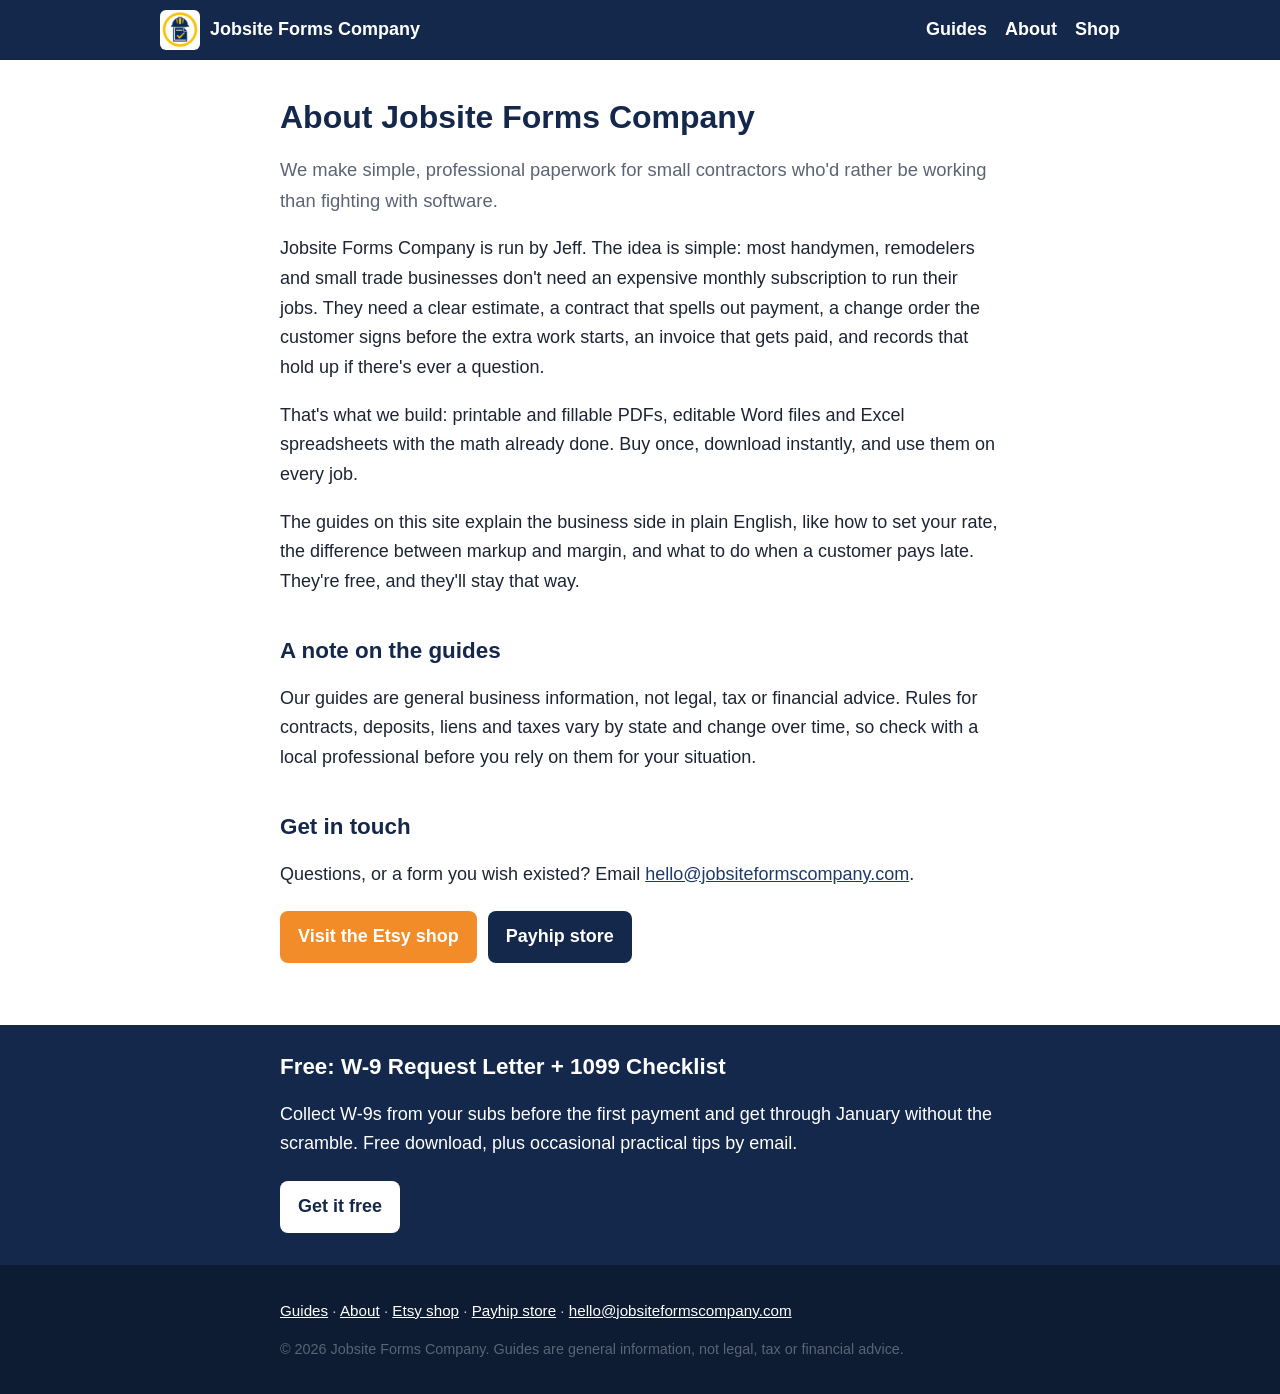
==== about/index.html @ e9ef860a "Launch site" ====
<!doctype html><html lang="en"><head><meta charset="utf-8"><meta name="viewport" content="width=device-width,initial-scale=1">
<title>About Jobsite Forms Company</title><meta name="description" content="Jobsite Forms Company makes simple printable forms and Excel templates for handymen and small contractors, plus free plain-English business guides."><link rel="canonical" href="https://jobsiteformscompany.com/about/">
<meta property="og:title" content="About Jobsite Forms Company"><meta property="og:description" content="Jobsite Forms Company makes simple printable forms and Excel templates for handymen and small contractors, plus free plain-English business guides."><meta property="og:url" content="https://jobsiteformscompany.com/about/"><meta property="og:type" content="website"><meta property="og:image" content="https://jobsiteformscompany.com/img/logo.jpg">
<link rel="icon" href="/favicon.png"><style>:root{--navy:#14284b;--navy2:#1e3a6b;--orange:#f28c28;--ink:#1d2433;--muted:#5b6475;--bg:#f6f7f9;--line:#e3e6eb}
*{box-sizing:border-box}body{margin:0;font:18px/1.65 -apple-system,BlinkMacSystemFont,"Segoe UI",Roboto,Arial,sans-serif;color:var(--ink);background:#fff}
.wrap{max-width:760px;margin:0 auto;padding:0 20px}main.wrap{padding-top:24px;padding-bottom:40px}
a{color:var(--navy2)}h1,h2,h3{line-height:1.25;color:var(--navy)}h1{font-size:2rem;margin:.4em 0}h2{font-size:1.4rem;margin-top:1.8em}h3{font-size:1.12rem}
.top{background:var(--navy);color:#fff}.top .wrap{display:flex;align-items:center;justify-content:space-between;gap:12px;padding-top:10px;padding-bottom:10px;max-width:1000px;flex-wrap:wrap}
.brand{display:flex;align-items:center;gap:10px;color:#fff;text-decoration:none;font-weight:700}.brand img{border-radius:6px}
.top nav a{color:#fff;text-decoration:none;margin-left:18px;font-weight:600}.top nav a:hover{color:var(--orange)}
.lead{font-size:1.15rem;color:var(--muted)}.meta,.small,.crumbs{font-size:.9rem;color:var(--muted)}.crumbs a{color:var(--muted)}
.hero{padding:20px 0 10px}.btn{display:inline-block;background:var(--orange);color:#fff;font-weight:700;text-decoration:none;padding:11px 18px;border-radius:8px;margin:4px 6px 4px 0}
.btn-alt{background:var(--navy)}.btn-light{background:#fff;color:var(--navy)}
.cards{display:grid;grid-template-columns:repeat(auto-fit,minmax(220px,1fr));gap:14px}.card{display:block;border:1px solid var(--line);border-radius:10px;padding:16px;text-decoration:none;color:var(--ink);background:#fff}
.card:hover{border-color:var(--navy2);box-shadow:0 2px 8px rgba(20,40,75,.08)}.card h3{margin:0 0 6px}.card p{margin:0 0 8px;font-size:.95rem;color:var(--muted)}.card span{font-weight:700;color:var(--navy2);font-size:.95rem}
.calc,.sample{background:var(--bg);border-left:4px solid var(--navy);padding:12px 16px;margin:14px 0;border-radius:6px}.sample p{margin:.4em 0}
.product{background:#fff7ef;border:1px solid #f6d3ad;border-radius:10px;padding:16px 20px;margin:28px 0}.product h3{margin-top:0}
table{border-collapse:collapse;width:100%;margin:12px 0;font-size:.95rem}th,td{border:1px solid var(--line);padding:8px 10px;text-align:left}th{background:var(--navy);color:#fff}
.video{position:relative;padding-top:56.25%;margin:16px 0 4px;border-radius:10px;overflow:hidden;background:#000}.video iframe{position:absolute;inset:0;width:100%;height:100%;border:0}
.note{font-size:.9rem;color:var(--muted);border-top:1px solid var(--line);padding-top:12px;margin-top:28px}
.related{border-top:2px solid var(--line);margin-top:30px}
.signup{background:var(--navy);color:#fff;padding:28px 0}.signup h2{color:#fff;margin-top:0}
footer{background:#0d1b33;color:#c9d1e0;padding:18px 0;font-size:.95rem}footer a{color:#fff}
@media(max-width:600px){body{font-size:17px}h1{font-size:1.6rem}.top nav a{margin-left:0;margin-right:16px}}
</style></head><body>
<header class="top"><div class="wrap"><a class="brand" href="/"><img src="/img/logo-96.png" width="40" height="40" alt="">Jobsite Forms Company</a>
<nav><a href="/guides/">Guides</a><a href="/about/">About</a><a href="https://www.etsy.com/shop/JobsiteFormsCompany">Shop</a></nav></div></header>
<main class="wrap"><h1>About Jobsite Forms Company</h1>
<p class="lead">We make simple, professional paperwork for small contractors who'd rather be working than fighting with software.</p>
<p>Jobsite Forms Company is run by Jeff. The idea is simple: most handymen, remodelers and small trade businesses don't need an expensive monthly subscription to run their jobs. They need a clear estimate, a contract that spells out payment, a change order the customer signs before the extra work starts, an invoice that gets paid, and records that hold up if there's ever a question.</p>
<p>That's what we build: printable and fillable PDFs, editable Word files and Excel spreadsheets with the math already done. Buy once, download instantly, and use them on every job.</p>
<p>The guides on this site explain the business side in plain English, like how to set your rate, the difference between markup and margin, and what to do when a customer pays late. They're free, and they'll stay that way.</p>
<h2>A note on the guides</h2><p>Our guides are general business information, not legal, tax or financial advice. Rules for contracts, deposits, liens and taxes vary by state and change over time, so check with a local professional before you rely on them for your situation.</p>
<h2>Get in touch</h2><p>Questions, or a form you wish existed? Email <a href="mailto:hello@jobsiteformscompany.com">hello@jobsiteformscompany.com</a>.</p>
<p><a class="btn" href="https://www.etsy.com/shop/JobsiteFormsCompany">Visit the Etsy shop</a> <a class="btn btn-alt" href="https://payhip.com/JobsiteFormsCompany">Payhip store</a></p></main>
<section class="signup"><div class="wrap"><h2>Free: W-9 Request Letter + 1099 Checklist</h2><p>Collect W-9s from your subs before the first payment and get through January without the scramble. Free download, plus occasional practical tips by email.</p><a class="btn btn-light" href="https://payhip.com/b/B1j3l">Get it free</a></div></section>
<footer><div class="wrap"><p><a href="/guides/">Guides</a> · <a href="/about/">About</a> · <a href="https://www.etsy.com/shop/JobsiteFormsCompany">Etsy shop</a> · <a href="https://payhip.com/JobsiteFormsCompany">Payhip store</a> · <a href="mailto:hello@jobsiteformscompany.com">hello@jobsiteformscompany.com</a></p><p class="small">© 2026 Jobsite Forms Company. Guides are general information, not legal, tax or financial advice.</p></div></footer>
</body></html>
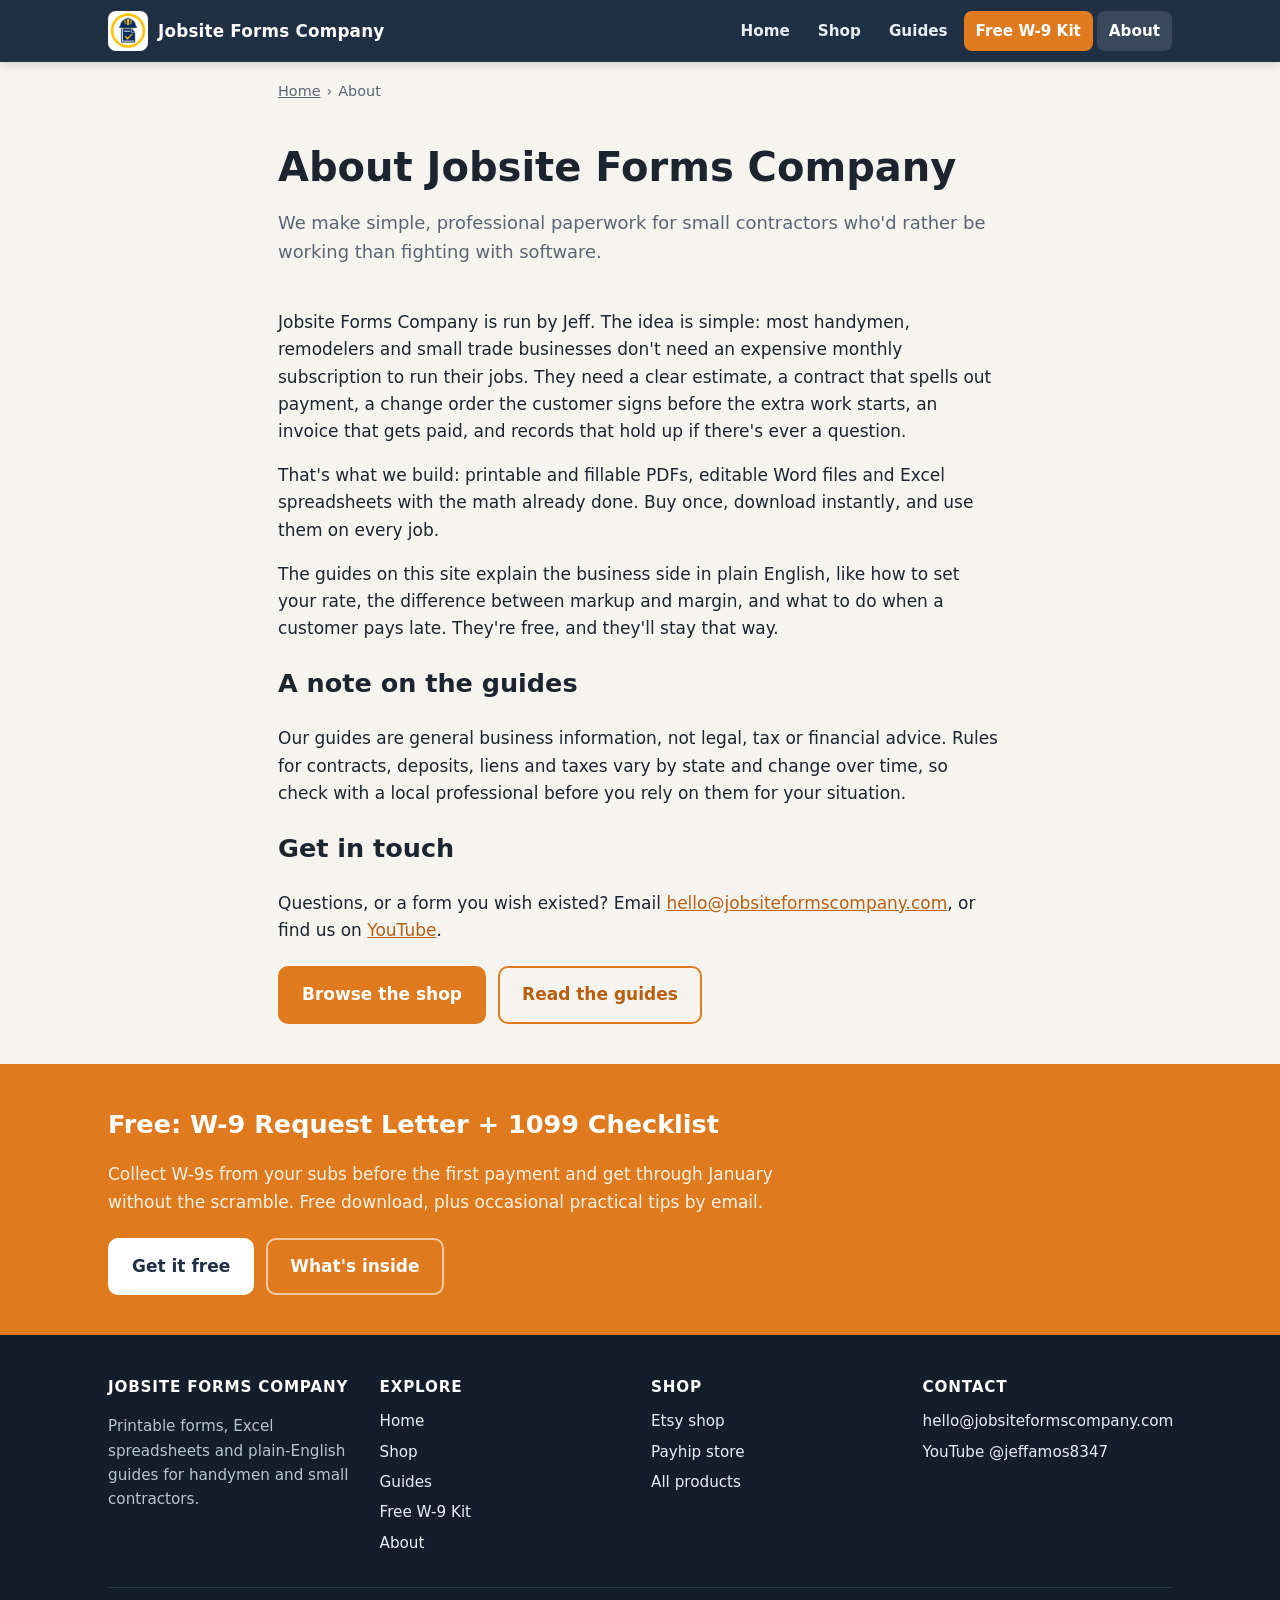
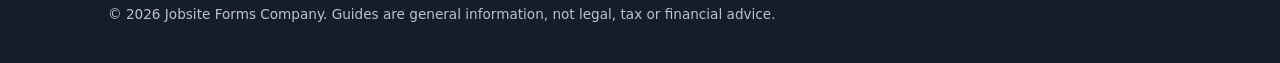
==== commit cbca36b9: "Redesign: new nav, shop, W-9 kit page" ====
--- a/about/index.html
+++ b/about/index.html
@@ -1,38 +1,83 @@
 <!doctype html><html lang="en"><head><meta charset="utf-8"><meta name="viewport" content="width=device-width,initial-scale=1">
-<title>About Jobsite Forms Company</title><meta name="description" content="Jobsite Forms Company makes simple printable forms and Excel templates for handymen and small contractors, plus free plain-English business guides."><link rel="canonical" href="https://jobsiteformscompany.com/about/">
-<meta property="og:title" content="About Jobsite Forms Company"><meta property="og:description" content="Jobsite Forms Company makes simple printable forms and Excel templates for handymen and small contractors, plus free plain-English business guides."><meta property="og:url" content="https://jobsiteformscompany.com/about/"><meta property="og:type" content="website"><meta property="og:image" content="https://jobsiteformscompany.com/img/logo.jpg">
-<link rel="icon" href="/favicon.png"><style>:root{--navy:#14284b;--navy2:#1e3a6b;--orange:#f28c28;--ink:#1d2433;--muted:#5b6475;--bg:#f6f7f9;--line:#e3e6eb}
-*{box-sizing:border-box}body{margin:0;font:18px/1.65 -apple-system,BlinkMacSystemFont,"Segoe UI",Roboto,Arial,sans-serif;color:var(--ink);background:#fff}
-.wrap{max-width:760px;margin:0 auto;padding:0 20px}main.wrap{padding-top:24px;padding-bottom:40px}
-a{color:var(--navy2)}h1,h2,h3{line-height:1.25;color:var(--navy)}h1{font-size:2rem;margin:.4em 0}h2{font-size:1.4rem;margin-top:1.8em}h3{font-size:1.12rem}
-.top{background:var(--navy);color:#fff}.top .wrap{display:flex;align-items:center;justify-content:space-between;gap:12px;padding-top:10px;padding-bottom:10px;max-width:1000px;flex-wrap:wrap}
-.brand{display:flex;align-items:center;gap:10px;color:#fff;text-decoration:none;font-weight:700}.brand img{border-radius:6px}
-.top nav a{color:#fff;text-decoration:none;margin-left:18px;font-weight:600}.top nav a:hover{color:var(--orange)}
-.lead{font-size:1.15rem;color:var(--muted)}.meta,.small,.crumbs{font-size:.9rem;color:var(--muted)}.crumbs a{color:var(--muted)}
-.hero{padding:20px 0 10px}.btn{display:inline-block;background:var(--orange);color:#fff;font-weight:700;text-decoration:none;padding:11px 18px;border-radius:8px;margin:4px 6px 4px 0}
-.btn-alt{background:var(--navy)}.btn-light{background:#fff;color:var(--navy)}
-.cards{display:grid;grid-template-columns:repeat(auto-fit,minmax(220px,1fr));gap:14px}.card{display:block;border:1px solid var(--line);border-radius:10px;padding:16px;text-decoration:none;color:var(--ink);background:#fff}
-.card:hover{border-color:var(--navy2);box-shadow:0 2px 8px rgba(20,40,75,.08)}.card h3{margin:0 0 6px}.card p{margin:0 0 8px;font-size:.95rem;color:var(--muted)}.card span{font-weight:700;color:var(--navy2);font-size:.95rem}
-.calc,.sample{background:var(--bg);border-left:4px solid var(--navy);padding:12px 16px;margin:14px 0;border-radius:6px}.sample p{margin:.4em 0}
-.product{background:#fff7ef;border:1px solid #f6d3ad;border-radius:10px;padding:16px 20px;margin:28px 0}.product h3{margin-top:0}
-table{border-collapse:collapse;width:100%;margin:12px 0;font-size:.95rem}th,td{border:1px solid var(--line);padding:8px 10px;text-align:left}th{background:var(--navy);color:#fff}
-.video{position:relative;padding-top:56.25%;margin:16px 0 4px;border-radius:10px;overflow:hidden;background:#000}.video iframe{position:absolute;inset:0;width:100%;height:100%;border:0}
-.note{font-size:.9rem;color:var(--muted);border-top:1px solid var(--line);padding-top:12px;margin-top:28px}
-.related{border-top:2px solid var(--line);margin-top:30px}
-.signup{background:var(--navy);color:#fff;padding:28px 0}.signup h2{color:#fff;margin-top:0}
-footer{background:#0d1b33;color:#c9d1e0;padding:18px 0;font-size:.95rem}footer a{color:#fff}
-@media(max-width:600px){body{font-size:17px}h1{font-size:1.6rem}.top nav a{margin-left:0;margin-right:16px}}
-</style></head><body>
+<title>About Jobsite Forms Company</title><meta name="description" content="Jobsite Forms Company makes simple printable forms and Excel templates for handymen and small contractors, plus free plain-English business guides."><link rel="canonical" href="https://jobsiteformscompany.com/about/"><meta name="theme-color" content="#1f2f44">
+<meta property="og:title" content="About Jobsite Forms Company"><meta property="og:description" content="Jobsite Forms Company makes simple printable forms and Excel templates for handymen and small contractors, plus free plain-English business guides."><meta property="og:url" content="https://jobsiteformscompany.com/about/"><meta property="og:type" content="website"><meta property="og:image" content="https://jobsiteformscompany.com/img/logo.jpg"><meta name="twitter:card" content="summary">
+<link rel="icon" href="/favicon.png"><style>:root{--ink:#1c2430;--muted:#5b6573;--bg:#f6f4ef;--card:#fff;--line:#e3dfd6;--brand:#e07a1f;--brand-d:#b85f10;--navy:#1f2f44;--r:12px}
+*{box-sizing:border-box}html{scroll-behavior:smooth}body{margin:0;font:17px/1.6 system-ui,-apple-system,"Segoe UI",Roboto,sans-serif;color:var(--ink);background:var(--bg)}
+img{max-width:100%;height:auto}a{color:var(--brand-d)}a:hover{color:var(--navy)}
+.wrap{max-width:1100px;margin:0 auto;padding:0 18px}.narrow{max-width:760px}
+.skip{position:absolute;left:-999px}.skip:focus{left:10px;top:10px;background:#fff;padding:8px;z-index:99}
+:focus-visible{outline:3px solid var(--brand);outline-offset:2px}
+.top{position:sticky;top:0;z-index:50;background:var(--navy);color:#fff;box-shadow:0 2px 10px rgba(0,0,0,.15)}
+.top .wrap{display:flex;align-items:center;justify-content:space-between;min-height:62px;gap:12px}
+.brand{display:flex;align-items:center;gap:10px;color:#fff;text-decoration:none;font-weight:800;font-size:1.05rem;letter-spacing:.2px}.brand img{border-radius:8px;background:#fff}
+.brand:hover{color:#fff}
+.menu-btn{display:none;background:none;border:2px solid rgba(255,255,255,.4);color:#fff;border-radius:8px;padding:6px 10px;font-size:1rem;cursor:pointer}
+.nav{display:flex;gap:4px;align-items:center}
+.nav a{color:#e8edf4;text-decoration:none;padding:8px 12px;border-radius:8px;font-weight:600;font-size:.95rem}
+.nav a:hover,.nav a[aria-current=page]{background:rgba(255,255,255,.12);color:#fff}
+.nav a.cta{background:var(--brand);color:#fff}.nav a.cta:hover{background:var(--brand-d)}
+@media(max-width:860px){.menu-btn{display:block}.nav{display:none;position:absolute;left:0;right:0;top:62px;background:var(--navy);flex-direction:column;align-items:stretch;padding:8px 14px 16px;border-top:1px solid rgba(255,255,255,.1)}
+.nav.open{display:flex}.nav a{padding:13px 12px;font-size:1.05rem}}
+.hero{background:linear-gradient(135deg,#1f2f44 0%,#2c4363 100%);color:#fff;padding:56px 0 64px}
+.hero h1{font-size:clamp(1.9rem,5vw,3rem);line-height:1.15;margin:0 0 14px;max-width:780px}
+.hero .lead{color:#d7dfea;font-size:1.15rem;max-width:680px}
+.eyebrow{display:inline-block;background:rgba(224,122,31,.18);color:#ffb876;font-weight:700;font-size:.8rem;letter-spacing:1px;text-transform:uppercase;padding:4px 10px;border-radius:99px;margin-bottom:14px}
+.btns{display:flex;flex-wrap:wrap;gap:12px;margin-top:22px}
+.btn{display:inline-block;background:var(--brand);color:#fff!important;text-decoration:none;font-weight:700;padding:13px 22px;border-radius:10px;border:2px solid var(--brand);text-align:center}
+.btn:hover{background:var(--brand-d);border-color:var(--brand-d)}
+.btn-alt{background:transparent;color:var(--brand-d)!important}.btn-alt:hover{background:var(--brand);color:#fff!important}
+.hero .btn-alt,.signup .btn-alt{color:#fff!important;border-color:rgba(255,255,255,.6)}
+.btn-light{background:#fff;color:var(--navy)!important;border-color:#fff}.btn-light:hover{background:#ffe3c7;border-color:#ffe3c7}
+@media(max-width:520px){.btns .btn{flex:1 1 100%}}
+.trust{display:grid;grid-template-columns:repeat(auto-fit,minmax(200px,1fr));gap:14px;margin:-32px auto 0;position:relative}
+.trust div{background:#fff;border:1px solid var(--line);border-radius:var(--r);padding:16px 18px;box-shadow:0 4px 14px rgba(0,0,0,.05)}.trust b{display:block}.trust span{color:var(--muted);font-size:.92rem}
+section.block{padding:44px 0}.block h2{font-size:1.6rem;margin:0 0 6px}.sub{color:var(--muted);margin:0 0 22px}
+main{padding-bottom:40px}
+.cards{display:grid;grid-template-columns:repeat(auto-fill,minmax(260px,1fr));gap:18px}
+.card{display:flex;flex-direction:column;background:var(--card);border:1px solid var(--line);border-radius:var(--r);padding:20px;text-decoration:none;color:var(--ink);transition:transform .15s,box-shadow .15s}
+a.card:hover{transform:translateY(-3px);box-shadow:0 10px 24px rgba(0,0,0,.08);color:var(--ink)}
+.card h3{margin:6px 0 8px;font-size:1.1rem;line-height:1.3}.card p{margin:0 0 14px;color:var(--muted);font-size:.95rem;flex:1}
+.card .go{font-weight:700;color:var(--brand-d)}.tag{font-size:.75rem;font-weight:700;text-transform:uppercase;letter-spacing:.6px;color:var(--navy);background:#eef2f7;border-radius:99px;padding:3px 9px;align-self:flex-start}
+.tag.etsy{background:#fde8d6;color:#a4520c}.tag.free{background:#dff3e4;color:#1d6b35}
+.chips{display:flex;flex-wrap:wrap;gap:8px;margin:18px 0 8px}.chips a{background:#fff;border:1px solid var(--line);border-radius:99px;padding:7px 14px;text-decoration:none;color:var(--navy);font-weight:600;font-size:.92rem}.chips a:hover{border-color:var(--brand)}
+.cat{scroll-margin-top:80px;margin-top:36px}.cat h2{border-bottom:2px solid var(--line);padding-bottom:6px}
+.pagehead{padding:34px 0 8px}.pagehead h1{font-size:clamp(1.7rem,4.5vw,2.5rem);line-height:1.2;margin:6px 0 10px}.lead{font-size:1.12rem;color:var(--muted)}
+.crumbs{font-size:.9rem;color:var(--muted);padding-top:18px}.crumbs a{color:var(--muted)}.crumbs ol{list-style:none;padding:0;margin:0;display:flex;flex-wrap:wrap;gap:6px}.crumbs li+li:before{content:"›";margin-right:6px}
+article{background:#fff;border:1px solid var(--line);border-radius:var(--r);padding:clamp(18px,4vw,40px)}
+article h1{font-size:clamp(1.6rem,4.5vw,2.3rem);line-height:1.2;margin:0 0 8px}article h2{margin-top:1.8em;line-height:1.25}
+.meta{color:var(--muted);font-size:.9rem}
+.calc{background:#f3f6fa;border-left:4px solid var(--navy);padding:12px 16px;border-radius:6px;margin:14px 0;overflow-x:auto}
+.note{background:#fff7ec;border:1px solid #f4d6b3;padding:14px 18px;border-radius:10px;margin:18px 0}
+.product{background:#f3f6fa;border:1px solid var(--line);padding:20px;border-radius:var(--r);margin:26px 0}.product h3{margin-top:0}.product .btn{margin:6px 6px 0 0}
+.sample{background:#fafafa;border:1px dashed #bbb;padding:14px;border-radius:8px;overflow-x:auto}
+table{border-collapse:collapse;width:100%;display:block;overflow-x:auto}th,td{border:1px solid var(--line);padding:8px 10px;text-align:left}th{background:#f3f6fa}
+.video{position:relative;padding-top:56.25%;margin:18px 0;border-radius:10px;overflow:hidden;background:#000}.video iframe{position:absolute;inset:0;width:100%;height:100%;border:0}
+.layout{display:grid;gap:24px;grid-template-columns:1fr}@media(min-width:980px){.layout{grid-template-columns:1fr 300px}.side{position:sticky;top:84px;align-self:start}}
+.side .box{background:#fff;border:1px solid var(--line);border-radius:var(--r);padding:18px;margin-bottom:16px}.side h2{font-size:1.05rem;margin:0 0 10px}.side ul{margin:0;padding-left:18px}.side li{margin:6px 0}
+.related{margin-top:30px}
+.small{font-size:.88rem;color:var(--muted)}
+.signup{background:var(--brand);color:#fff;padding:40px 0}.signup h2{margin:0 0 8px}.signup p{max-width:680px;color:#fff3e6}
+footer{background:#141e2b;color:#b8c2d0;padding:40px 0 24px;font-size:.95rem}footer a{color:#e8edf4;text-decoration:none}footer a:hover{color:#ffb876}
+.fgrid{display:grid;grid-template-columns:repeat(auto-fit,minmax(180px,1fr));gap:22px}footer h3{color:#fff;font-size:.95rem;text-transform:uppercase;letter-spacing:.8px;margin:0 0 10px}footer ul{list-style:none;margin:0;padding:0}footer li{margin:6px 0}
+.legal{border-top:1px solid #2a3647;margin-top:26px;padding-top:16px;font-size:.85rem}
+.steps{counter-reset:s;display:grid;gap:14px;grid-template-columns:repeat(auto-fit,minmax(220px,1fr));padding:0;list-style:none}.steps li{background:#fff;border:1px solid var(--line);border-radius:var(--r);padding:18px}.steps li:before{counter-increment:s;content:counter(s);display:inline-grid;place-items:center;width:30px;height:30px;border-radius:50%;background:var(--brand);color:#fff;font-weight:800;margin-bottom:8px}
+</style><script type="application/ld+json">{"@context": "https://schema.org", "@type": "BreadcrumbList", "itemListElement": [{"@type": "ListItem", "position": 1, "name": "Home", "item": "https://jobsiteformscompany.com/"}, {"@type": "ListItem", "position": 2, "name": "About", "item": "https://jobsiteformscompany.com/about/"}]}</script></head><body>
+<a class="skip" href="#main">Skip to content</a>
 <header class="top"><div class="wrap"><a class="brand" href="/"><img src="/img/logo-96.png" width="40" height="40" alt="">Jobsite Forms Company</a>
-<nav><a href="/guides/">Guides</a><a href="/about/">About</a><a href="https://www.etsy.com/shop/JobsiteFormsCompany">Shop</a></nav></div></header>
-<main class="wrap"><h1>About Jobsite Forms Company</h1>
-<p class="lead">We make simple, professional paperwork for small contractors who'd rather be working than fighting with software.</p>
+<button class="menu-btn" aria-controls="nav" aria-expanded="false">☰ Menu</button>
+<nav class="nav" id="nav" aria-label="Main"><a href="/">Home</a><a href="/shop/">Shop</a><a href="/guides/">Guides</a><a href="/free-w9-kit/" class=cta>Free W-9 Kit</a><a href="/about/" aria-current=page>About</a></nav></div></header>
+<main id="main"><div class="wrap narrow"><nav class="crumbs" aria-label="Breadcrumb"><ol><li><a href="/">Home</a></li><li aria-current="page">About</li></ol></nav><div class="pagehead"><h1>About Jobsite Forms Company</h1>
+<p class="lead">We make simple, professional paperwork for small contractors who'd rather be working than fighting with software.</p></div>
 <p>Jobsite Forms Company is run by Jeff. The idea is simple: most handymen, remodelers and small trade businesses don't need an expensive monthly subscription to run their jobs. They need a clear estimate, a contract that spells out payment, a change order the customer signs before the extra work starts, an invoice that gets paid, and records that hold up if there's ever a question.</p>
 <p>That's what we build: printable and fillable PDFs, editable Word files and Excel spreadsheets with the math already done. Buy once, download instantly, and use them on every job.</p>
 <p>The guides on this site explain the business side in plain English, like how to set your rate, the difference between markup and margin, and what to do when a customer pays late. They're free, and they'll stay that way.</p>
 <h2>A note on the guides</h2><p>Our guides are general business information, not legal, tax or financial advice. Rules for contracts, deposits, liens and taxes vary by state and change over time, so check with a local professional before you rely on them for your situation.</p>
-<h2>Get in touch</h2><p>Questions, or a form you wish existed? Email <a href="mailto:hello@jobsiteformscompany.com">hello@jobsiteformscompany.com</a>.</p>
-<p><a class="btn" href="https://www.etsy.com/shop/JobsiteFormsCompany">Visit the Etsy shop</a> <a class="btn btn-alt" href="https://payhip.com/JobsiteFormsCompany">Payhip store</a></p></main>
-<section class="signup"><div class="wrap"><h2>Free: W-9 Request Letter + 1099 Checklist</h2><p>Collect W-9s from your subs before the first payment and get through January without the scramble. Free download, plus occasional practical tips by email.</p><a class="btn btn-light" href="https://payhip.com/b/B1j3l">Get it free</a></div></section>
-<footer><div class="wrap"><p><a href="/guides/">Guides</a> · <a href="/about/">About</a> · <a href="https://www.etsy.com/shop/JobsiteFormsCompany">Etsy shop</a> · <a href="https://payhip.com/JobsiteFormsCompany">Payhip store</a> · <a href="mailto:hello@jobsiteformscompany.com">hello@jobsiteformscompany.com</a></p><p class="small">© 2026 Jobsite Forms Company. Guides are general information, not legal, tax or financial advice.</p></div></footer>
-</body></html>+<h2>Get in touch</h2><p>Questions, or a form you wish existed? Email <a href="mailto:hello@jobsiteformscompany.com">hello@jobsiteformscompany.com</a>, or find us on <a href="https://www.youtube.com/@jeffamos8347">YouTube</a>.</p>
+<div class="btns"><a class="btn" href="/shop/">Browse the shop</a><a class="btn btn-alt" href="/guides/">Read the guides</a></div></div></main><section class="signup"><div class="wrap"><h2>Free: W-9 Request Letter + 1099 Checklist</h2><p>Collect W-9s from your subs before the first payment and get through January without the scramble. Free download, plus occasional practical tips by email.</p><div class="btns"><a class="btn btn-light" href="https://payhip.com/b/B1j3l">Get it free</a><a class="btn btn-alt" href="/free-w9-kit/">What's inside</a></div></div></section>
+<footer><div class="wrap"><div class="fgrid">
+<div><h3>Jobsite Forms Company</h3><p>Printable forms, Excel spreadsheets and plain-English guides for handymen and small contractors.</p></div>
+<div><h3>Explore</h3><ul><li><a href="/">Home</a></li><li><a href="/shop/">Shop</a></li><li><a href="/guides/">Guides</a></li><li><a href="/free-w9-kit/">Free W-9 Kit</a></li><li><a href="/about/">About</a></li></ul></div>
+<div><h3>Shop</h3><ul><li><a href="https://www.etsy.com/shop/JobsiteFormsCompany">Etsy shop</a></li><li><a href="https://payhip.com/JobsiteFormsCompany">Payhip store</a></li><li><a href="/shop/">All products</a></li></ul></div>
+<div><h3>Contact</h3><ul><li><a href="mailto:hello@jobsiteformscompany.com">hello@jobsiteformscompany.com</a></li><li><a href="https://www.youtube.com/@jeffamos8347">YouTube @jeffamos8347</a></li></ul></div>
+</div><p class="legal">© 2026 Jobsite Forms Company. Guides are general information, not legal, tax or financial advice.</p></div></footer>
+<script>(function(){var b=document.querySelector('.menu-btn'),n=document.getElementById('nav');b.addEventListener('click',function(){var o=n.classList.toggle('open');b.setAttribute('aria-expanded',o);b.textContent=o?'✕ Close':'☰ Menu'});document.addEventListener('keydown',function(e){if(e.key==='Escape'&&n.classList.contains('open')){b.click();b.focus()}})})();</script></body></html>
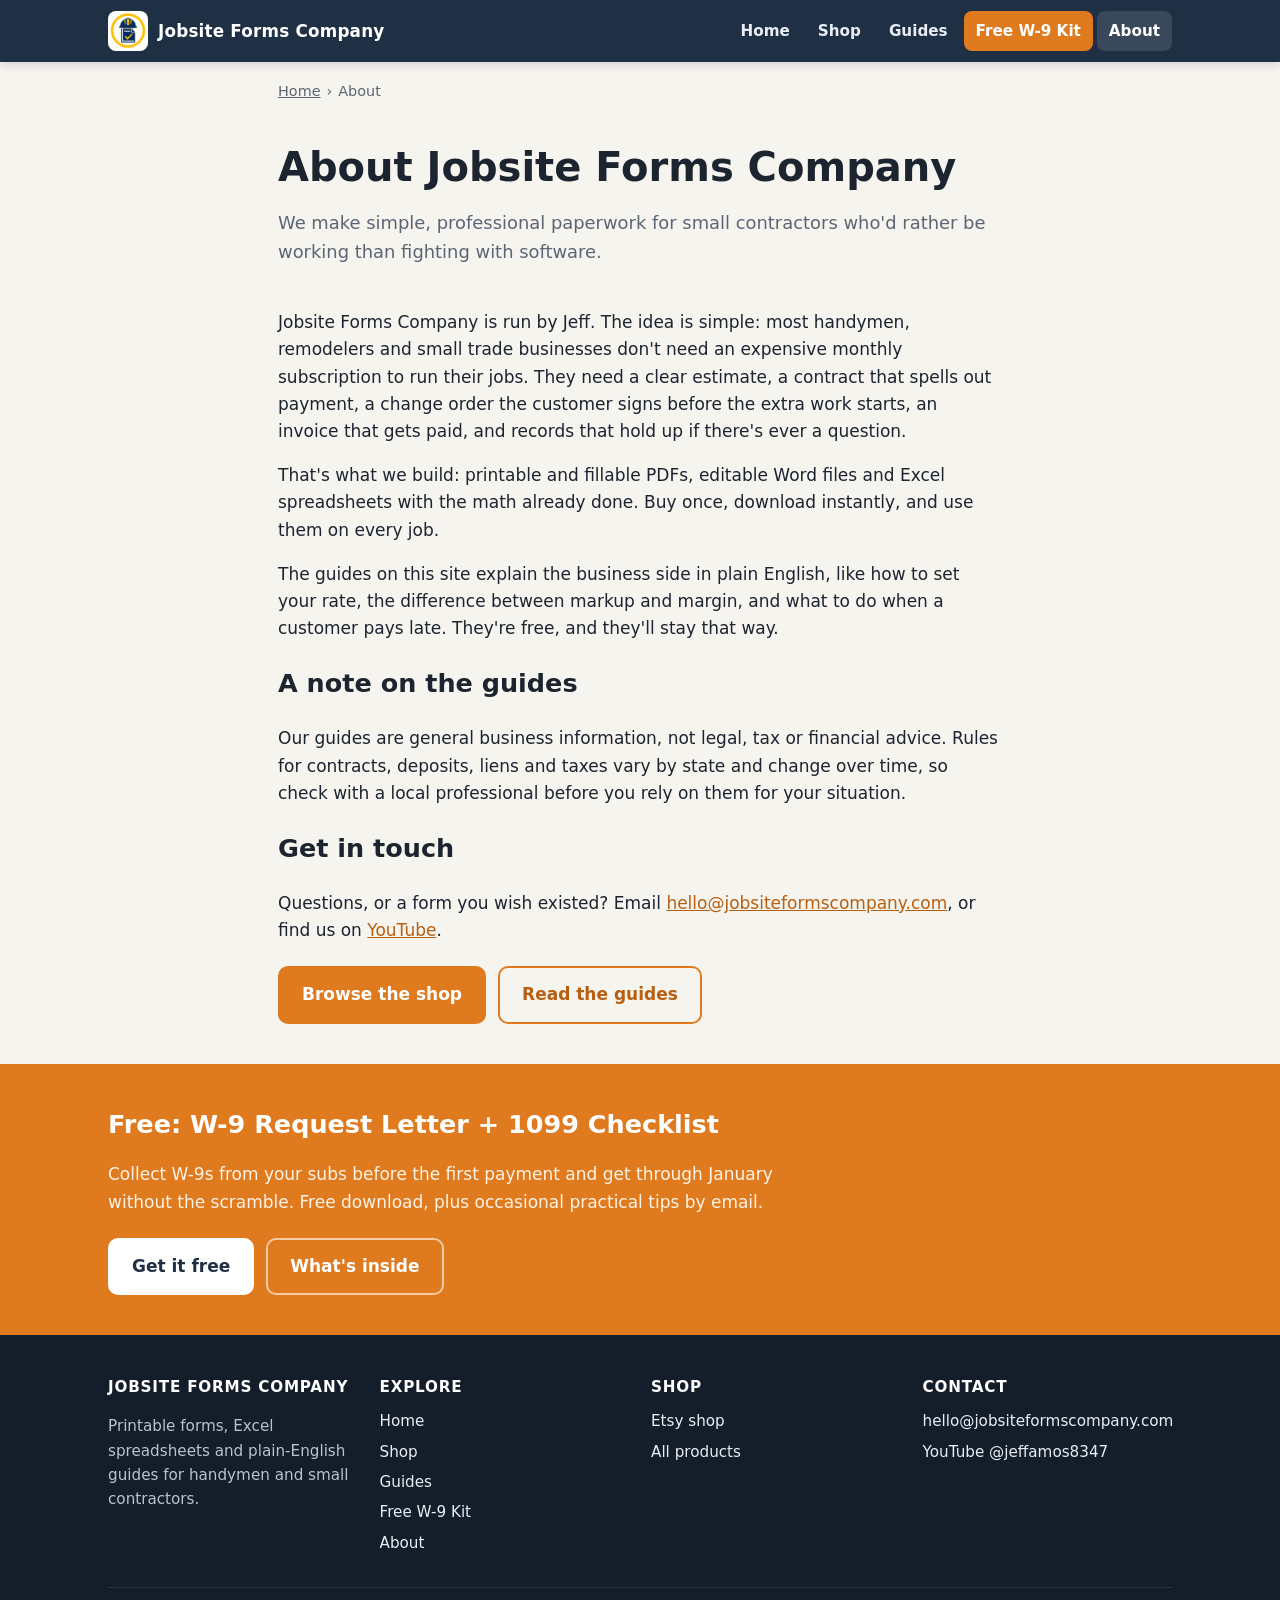
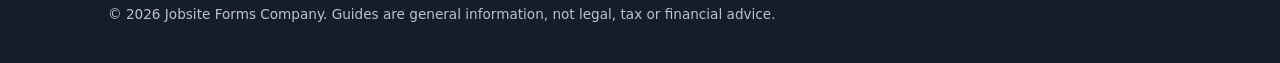
==== commit c3750f4d: "Point product links to Etsy listings; remove Payhip store links" ====
--- a/about/index.html
+++ b/about/index.html
@@ -77,7 +77,7 @@
 <footer><div class="wrap"><div class="fgrid">
 <div><h3>Jobsite Forms Company</h3><p>Printable forms, Excel spreadsheets and plain-English guides for handymen and small contractors.</p></div>
 <div><h3>Explore</h3><ul><li><a href="/">Home</a></li><li><a href="/shop/">Shop</a></li><li><a href="/guides/">Guides</a></li><li><a href="/free-w9-kit/">Free W-9 Kit</a></li><li><a href="/about/">About</a></li></ul></div>
-<div><h3>Shop</h3><ul><li><a href="https://www.etsy.com/shop/JobsiteFormsCompany">Etsy shop</a></li><li><a href="https://payhip.com/JobsiteFormsCompany">Payhip store</a></li><li><a href="/shop/">All products</a></li></ul></div>
+<div><h3>Shop</h3><ul><li><a href="https://www.etsy.com/shop/JobsiteFormsCompany">Etsy shop</a></li><li><a href="/shop/">All products</a></li></ul></div>
 <div><h3>Contact</h3><ul><li><a href="mailto:hello@jobsiteformscompany.com">hello@jobsiteformscompany.com</a></li><li><a href="https://www.youtube.com/@jeffamos8347">YouTube @jeffamos8347</a></li></ul></div>
 </div><p class="legal">© 2026 Jobsite Forms Company. Guides are general information, not legal, tax or financial advice.</p></div></footer>
 <script>(function(){var b=document.querySelector('.menu-btn'),n=document.getElementById('nav');b.addEventListener('click',function(){var o=n.classList.toggle('open');b.setAttribute('aria-expanded',o);b.textContent=o?'✕ Close':'☰ Menu'});document.addEventListener('keydown',function(e){if(e.key==='Escape'&&n.classList.contains('open')){b.click();b.focus()}})})();</script></body></html>
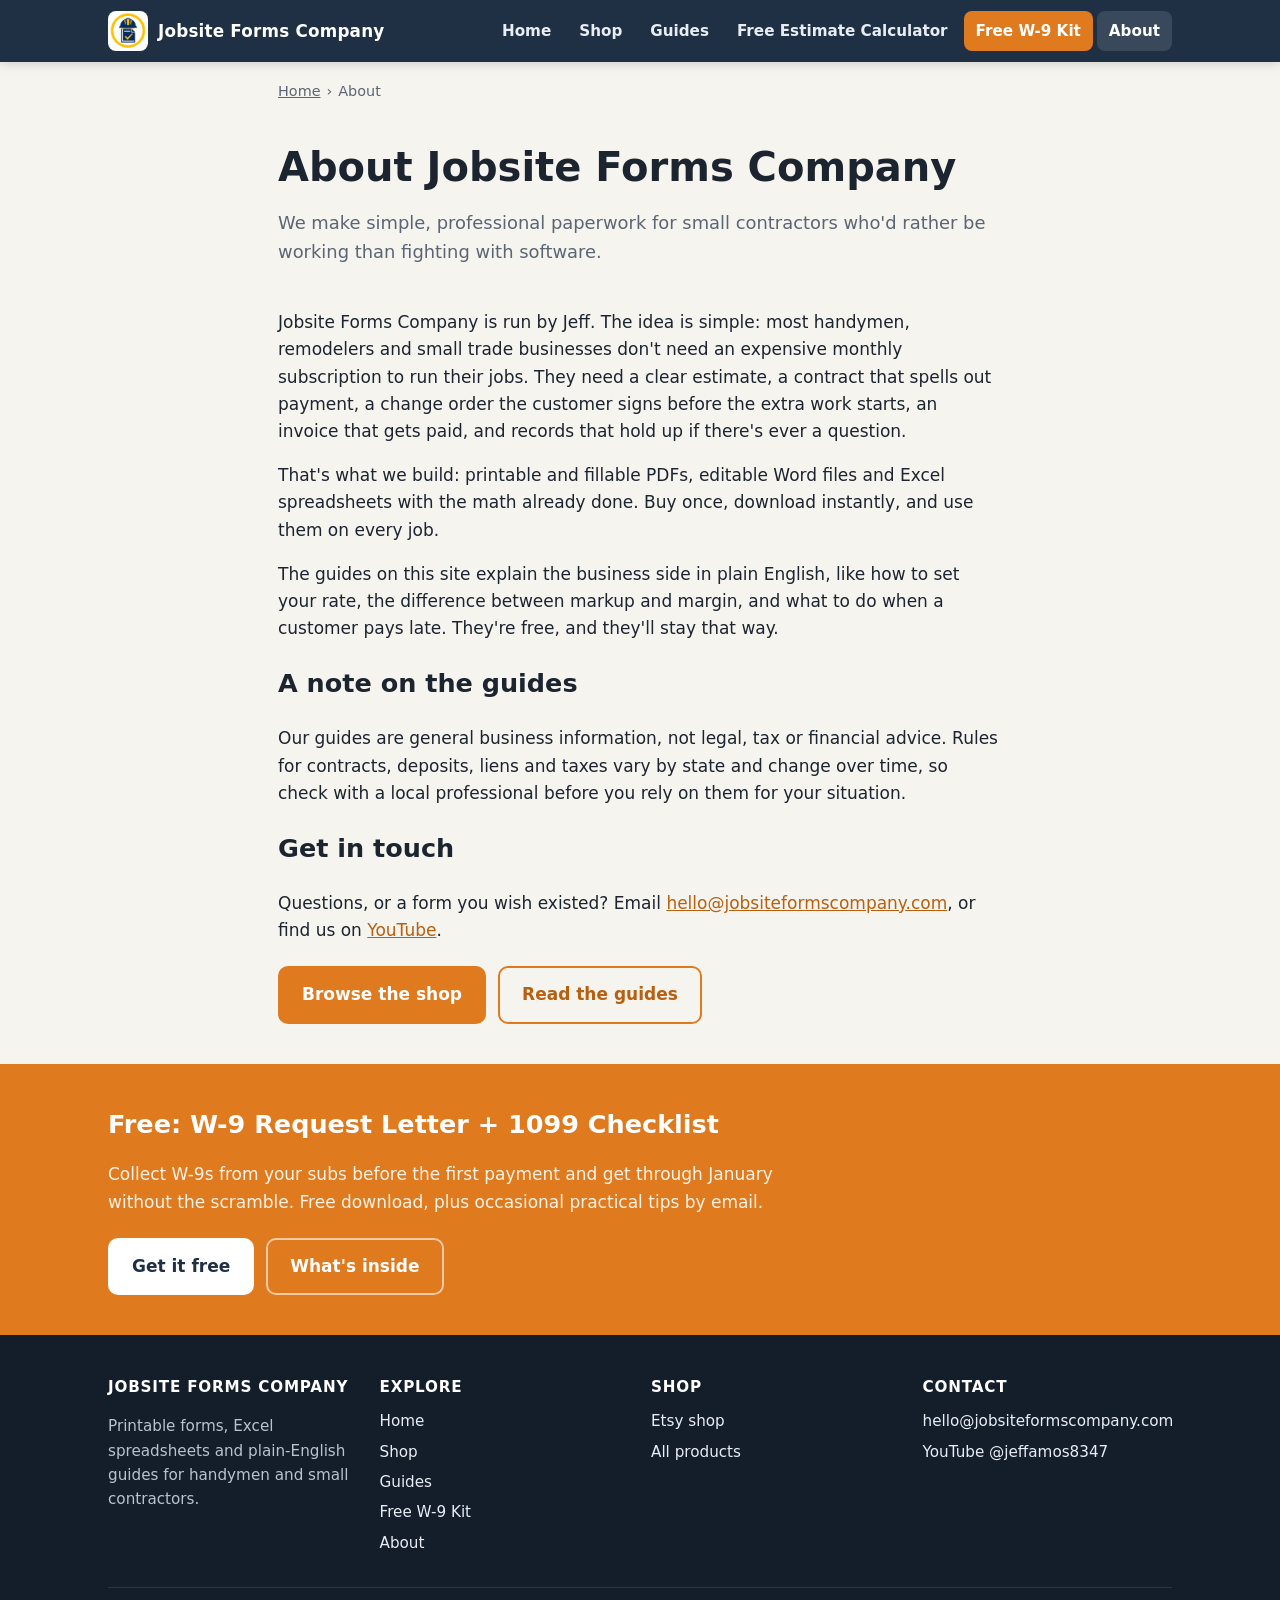
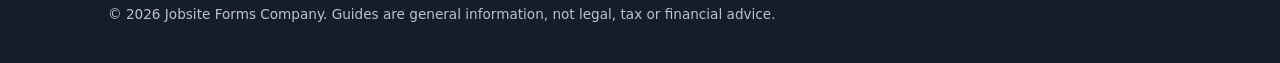
==== commit fb5bd3fe: "Add free Job Estimate & Bid Calculator at /estimate/ with nav link and homepage promo" ====
--- a/about/index.html
+++ b/about/index.html
@@ -65,7 +65,7 @@
 <a class="skip" href="#main">Skip to content</a>
 <header class="top"><div class="wrap"><a class="brand" href="/"><img src="/img/logo-96.png" width="40" height="40" alt="">Jobsite Forms Company</a>
 <button class="menu-btn" aria-controls="nav" aria-expanded="false">☰ Menu</button>
-<nav class="nav" id="nav" aria-label="Main"><a href="/">Home</a><a href="/shop/">Shop</a><a href="/guides/">Guides</a><a href="/free-w9-kit/" class=cta>Free W-9 Kit</a><a href="/about/" aria-current=page>About</a></nav></div></header>
+<nav class="nav" id="nav" aria-label="Main"><a href="/">Home</a><a href="/shop/">Shop</a><a href="/guides/">Guides</a><a href="/estimate/">Free Estimate Calculator</a><a href="/free-w9-kit/" class=cta>Free W-9 Kit</a><a href="/about/" aria-current=page>About</a></nav></div></header>
 <main id="main"><div class="wrap narrow"><nav class="crumbs" aria-label="Breadcrumb"><ol><li><a href="/">Home</a></li><li aria-current="page">About</li></ol></nav><div class="pagehead"><h1>About Jobsite Forms Company</h1>
 <p class="lead">We make simple, professional paperwork for small contractors who'd rather be working than fighting with software.</p></div>
 <p>Jobsite Forms Company is run by Jeff. The idea is simple: most handymen, remodelers and small trade businesses don't need an expensive monthly subscription to run their jobs. They need a clear estimate, a contract that spells out payment, a change order the customer signs before the extra work starts, an invoice that gets paid, and records that hold up if there's ever a question.</p>
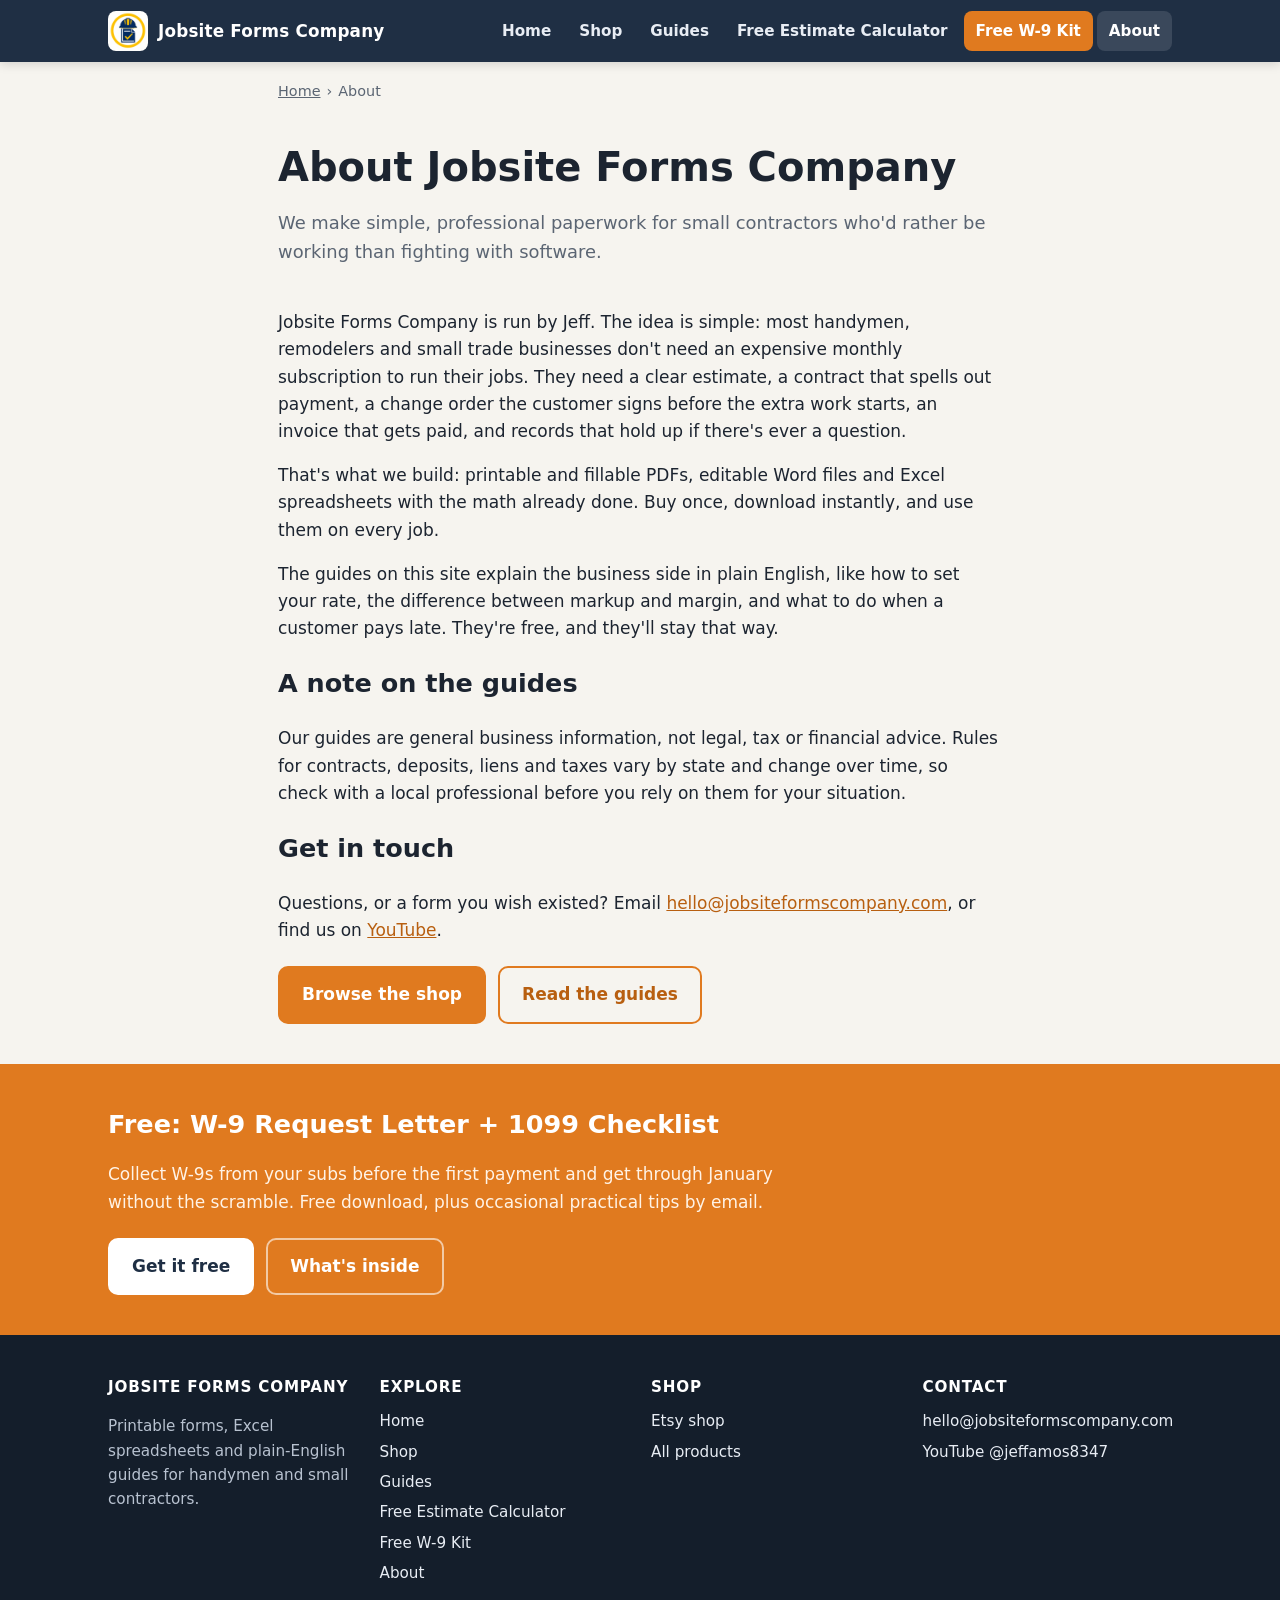
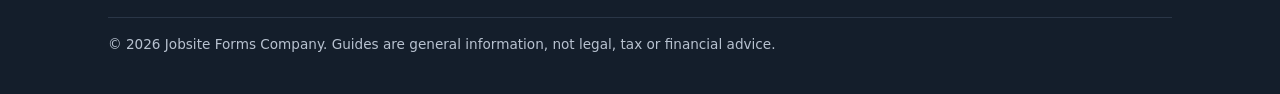
==== commit dbe7ab9b: "Add missing shop listings and update homepage popular forms Expand the shop catalog with live Etsy l" ====
--- a/about/index.html
+++ b/about/index.html
@@ -76,7 +76,7 @@
 <div class="btns"><a class="btn" href="/shop/">Browse the shop</a><a class="btn btn-alt" href="/guides/">Read the guides</a></div></div></main><section class="signup"><div class="wrap"><h2>Free: W-9 Request Letter + 1099 Checklist</h2><p>Collect W-9s from your subs before the first payment and get through January without the scramble. Free download, plus occasional practical tips by email.</p><div class="btns"><a class="btn btn-light" href="https://payhip.com/b/B1j3l">Get it free</a><a class="btn btn-alt" href="/free-w9-kit/">What's inside</a></div></div></section>
 <footer><div class="wrap"><div class="fgrid">
 <div><h3>Jobsite Forms Company</h3><p>Printable forms, Excel spreadsheets and plain-English guides for handymen and small contractors.</p></div>
-<div><h3>Explore</h3><ul><li><a href="/">Home</a></li><li><a href="/shop/">Shop</a></li><li><a href="/guides/">Guides</a></li><li><a href="/free-w9-kit/">Free W-9 Kit</a></li><li><a href="/about/">About</a></li></ul></div>
+<div><h3>Explore</h3><ul><li><a href="/">Home</a></li><li><a href="/shop/">Shop</a></li><li><a href="/guides/">Guides</a></li><li><a href="/estimate/">Free Estimate Calculator</a></li><li><a href="/free-w9-kit/">Free W-9 Kit</a></li><li><a href="/about/">About</a></li></ul></div>
 <div><h3>Shop</h3><ul><li><a href="https://www.etsy.com/shop/JobsiteFormsCompany">Etsy shop</a></li><li><a href="/shop/">All products</a></li></ul></div>
 <div><h3>Contact</h3><ul><li><a href="mailto:hello@jobsiteformscompany.com">hello@jobsiteformscompany.com</a></li><li><a href="https://www.youtube.com/@jeffamos8347">YouTube @jeffamos8347</a></li></ul></div>
 </div><p class="legal">© 2026 Jobsite Forms Company. Guides are general information, not legal, tax or financial advice.</p></div></footer>
